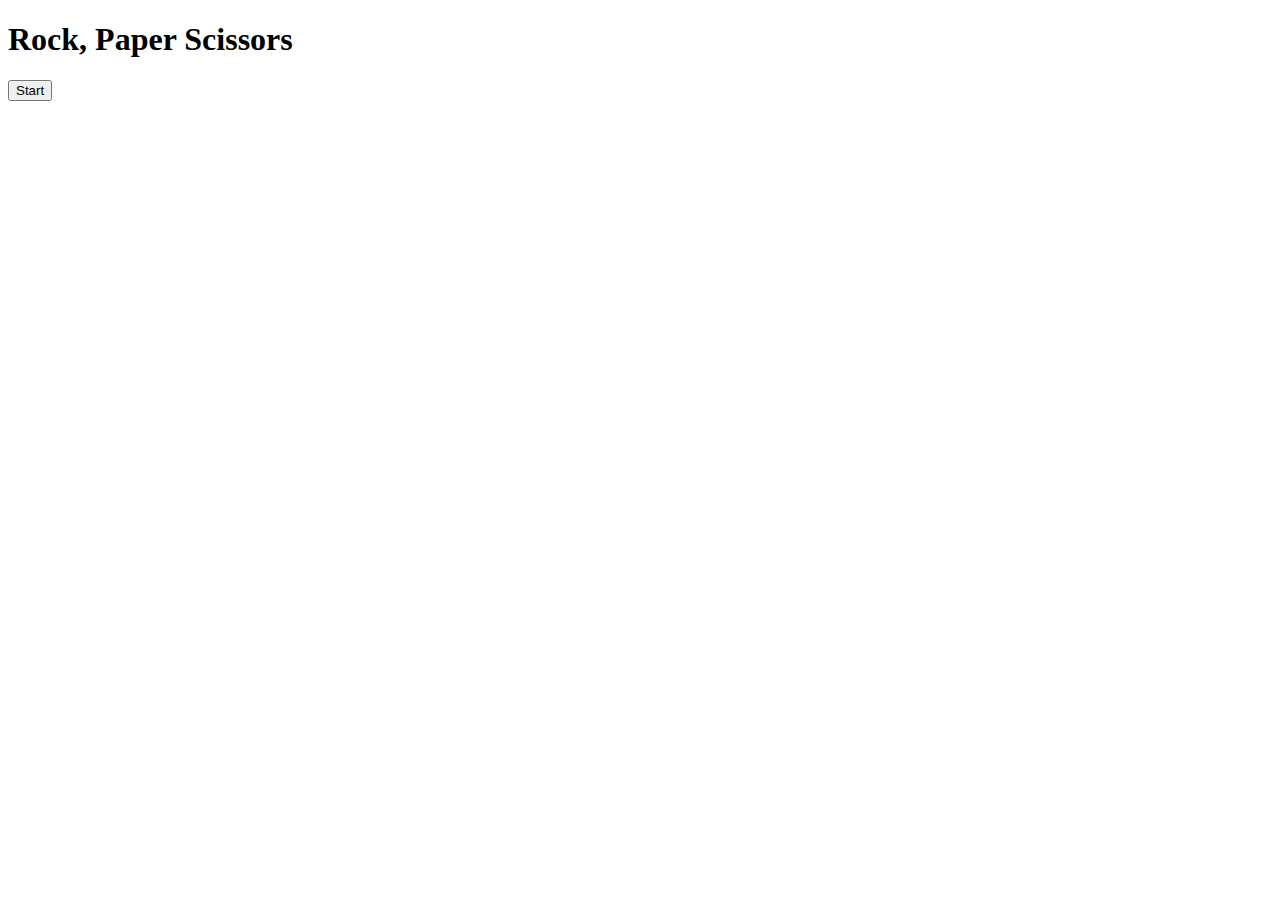
==== index.html @ 08d3d9cf "Organize file structure" ====
<!DOCTYPE html>
<html lang="en">
<head>
    <meta charset="UTF-8">
    <meta name="viewport" content="width=device-width, initial-scale=1.0">
    <meta http-equiv="X-UA-Compatible" content="ie=edge">
    <title>Rock Paper Scissors</title>
    <link rel="stylesheet" href="./style.css">
</head>
<body>
    <h1>Rock, Paper Scissors</h1>
    <button class="start">Start</button>
    <p class="score"></p>
    <main style="display: none;">
        <p class="countdown"></p>
        <div class="stadium">
            <span class="player"></span>
            <span>vs</span>
            <span class="computer"></span>
        </div>

        <div class="options">
            <h2>Choose your champion</h2>
            <div>
                <button class="option rock">👊</button>
                <button class="option paper">✋</button>
                <button class="option scissors">✌️</button>
            </div>
        </div>
    </main>


    <script src="./script.js"></script>
</body>
</html>
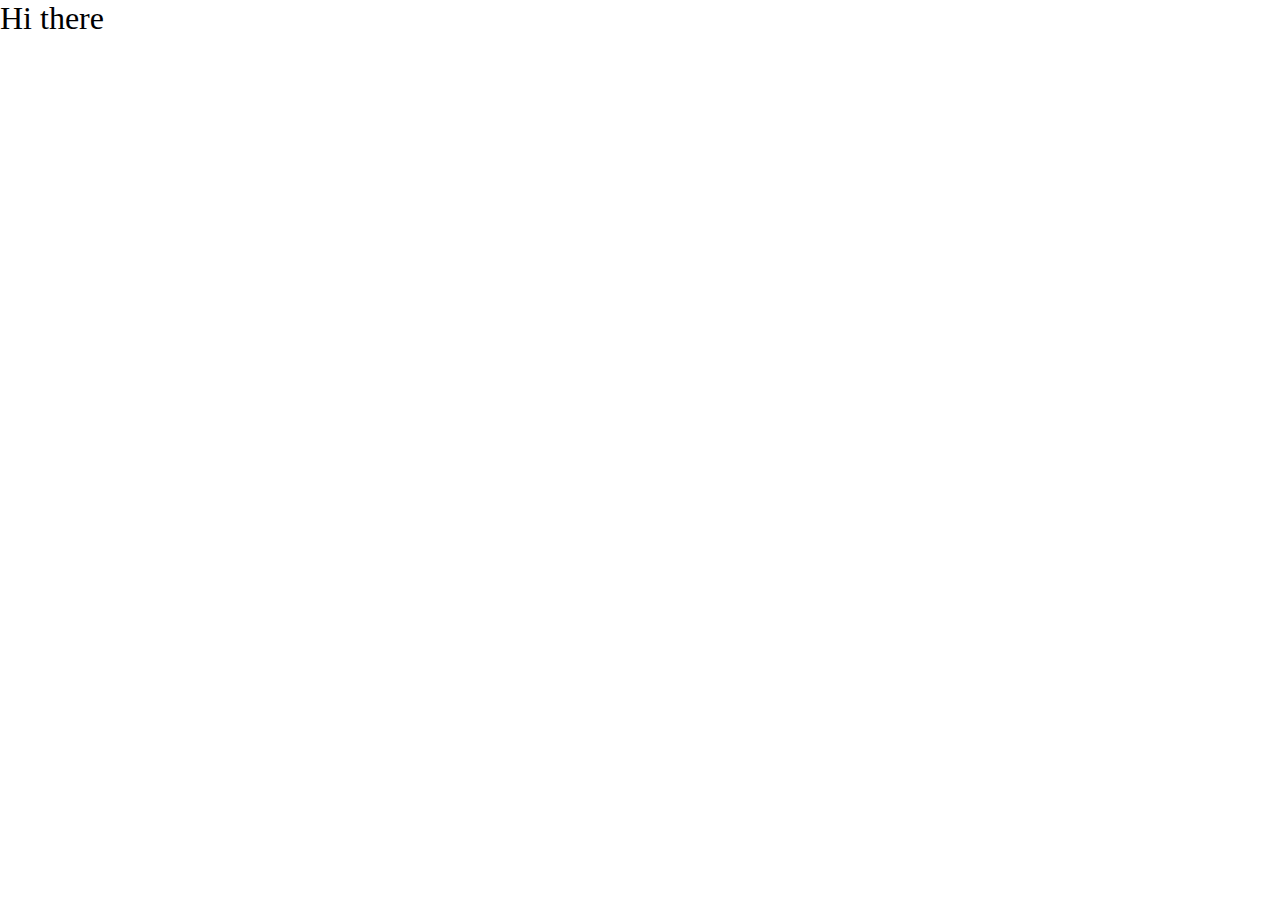
==== commit 59497c1f: "Set up V2 files Is this commit body" ====
--- a/index.html
+++ b/index.html
@@ -1,35 +1,13 @@
-<!DOCTYPE html>
-<html lang="en">
-<head>
-    <meta charset="UTF-8">
-    <meta name="viewport" content="width=device-width, initial-scale=1.0">
-    <meta http-equiv="X-UA-Compatible" content="ie=edge">
-    <title>Rock Paper Scissors</title>
-    <link rel="stylesheet" href="./style.css">
-</head>
-<body>
-    <h1>Rock, Paper Scissors</h1>
-    <button class="start">Start</button>
-    <p class="score"></p>
-    <main style="display: none;">
-        <p class="countdown"></p>
-        <div class="stadium">
-            <span class="player"></span>
-            <span>vs</span>
-            <span class="computer"></span>
-        </div>
-
-        <div class="options">
-            <h2>Choose your champion</h2>
-            <div>
-                <button class="option rock">👊</button>
-                <button class="option paper">✋</button>
-                <button class="option scissors">✌️</button>
-            </div>
-        </div>
-    </main>
-
-
-    <script src="./script.js"></script>
-</body>
+<!DOCTYPE html>
+<html lang="en">
+<head>
+    <meta charset="UTF-8">
+    <meta name="viewport" content="width=device-width, initial-scale=1.0">
+    <title>Rock Paper Scissor</title>
+    <link rel="stylesheet" href="style.css">
+</head>
+<body>
+    <h1>Hi there</h1>
+    <script src="main.js"></script>
+</body>
 </html>--- a/style.css
+++ b/style.css
@@ -0,0 +1,23 @@
+html {
+    box-sizing: border-box;
+    font-size: 16px;
+  }
+  
+  *, *:before, *:after {
+    box-sizing: inherit;
+  }
+  
+  body, h1, h2, h3, h4, h5, h6, p, ol, ul {
+    margin: 0;
+    padding: 0;
+    font-weight: normal;
+  }
+  
+  ol, ul {
+    list-style: none;
+  }
+  
+  img {
+    max-width: 100%;
+    height: auto;
+  }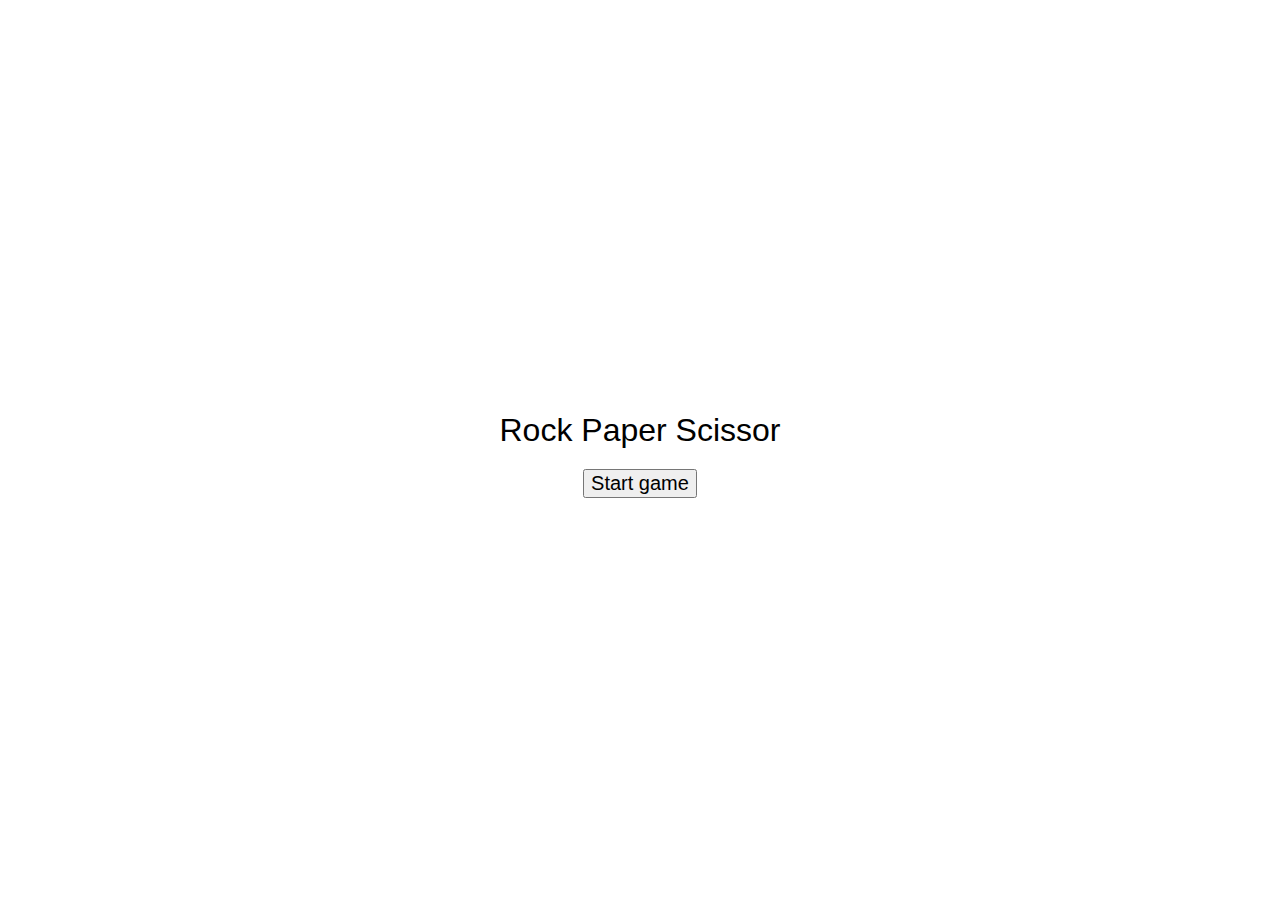
==== commit 5cf34c67: "Add basic UI" ====
--- a/index.html
+++ b/index.html
@@ -7,7 +7,26 @@
     <link rel="stylesheet" href="style.css">
 </head>
 <body>
-    <h1>Hi there</h1>
+    <div id="container">
+        <h1>Rock Paper Scissor</h1>
+        <div id="announcer">
+            <div id="score">
+                <p><span id="player-score">5</span> : <span id="computer-score">1</span></p>
+            </div>
+            <div id="result">
+                <p>Player win!</p>
+            </div>
+        </div>
+        <div id="arena">
+            <p><span id="player-choice">👊</span> VS <span id="computer-choice">✌️</span></p>
+        </div>
+        <div id="deck">
+            <button id="start-btn">Start game</button>
+            <button class="choice-btn" id="rock-btn">👊</button>
+            <button class="choice-btn" id="paper-btn">✋</button>
+            <button class="choice-btn" id="scissor-btn">✌️</button>
+        </div>
+    </div>
     <script src="main.js"></script>
 </body>
 </html>--- a/style.css
+++ b/style.css
@@ -1,23 +1,73 @@
+/* Minimal reset */
+
 html {
     box-sizing: border-box;
     font-size: 16px;
-  }
-  
-  *, *:before, *:after {
+}
+
+*, *:before, *:after {
     box-sizing: inherit;
-  }
-  
-  body, h1, h2, h3, h4, h5, h6, p, ol, ul {
+}
+
+body, h1, h2, h3, h4, h5, h6, p, ol, ul {
     margin: 0;
     padding: 0;
     font-weight: normal;
-  }
-  
-  ol, ul {
+}
+
+ol, ul {
     list-style: none;
-  }
-  
-  img {
+}
+
+img {
     max-width: 100%;
     height: auto;
-  }+}
+
+/* Start here */
+
+body {
+    font-family: -apple-system, BlinkMacSystemFont, 'Segoe UI', Roboto, Oxygen, Ubuntu, Cantarell, 'Open Sans', 'Helvetica Neue', sans-serif;
+}
+
+#container {
+    display: flex;
+    height: 100vh;
+    text-align: center;
+    flex-direction: column;
+    justify-content: center;
+    align-items: center;
+}
+
+h1 {
+    margin: 10px 0 10px;
+}
+
+#announcer {
+    display: none;
+    margin: 10px 0 10px;
+    font-size: 2em;
+}
+
+#result {
+    display: none;
+}
+
+#arena {
+    display: none;
+    margin: 10px 0 10px;
+    font-size: 5em;
+}
+
+#deck {
+    margin-top: 10px;
+}
+
+#start-btn {
+    font-size: 1.25em;
+}
+
+.choice-btn {
+    display: none;
+    font-size: 2em;
+}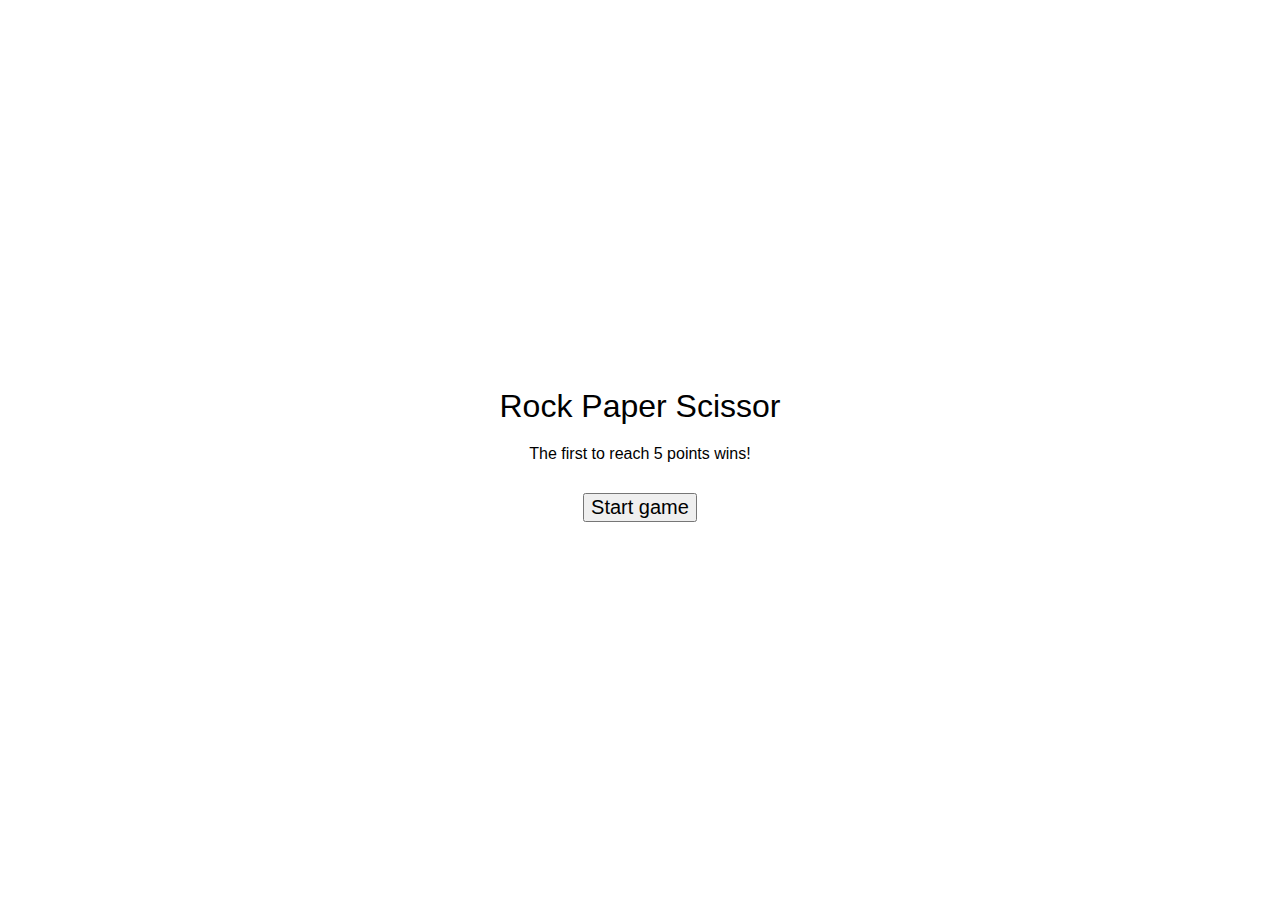
==== commit 0a859496: "Change style to be more coherent" ====
--- a/index.html
+++ b/index.html
@@ -9,16 +9,21 @@
 <body>
     <div id="container">
         <h1>Rock Paper Scissor</h1>
+        <p id="game-rule">The first to reach 5 points wins!</p>
         <div id="announcer">
-            <div id="score">
-                <p><span id="player-score">5</span> : <span id="computer-score">1</span></p>
-            </div>
-            <div id="result">
-                <p>Player win!</p>
-            </div>
+            <p><span id="player-score"></span> : <span id="computer-score"></span></p>
+            <p id="result"></p>
         </div>
         <div id="arena">
-            <p><span id="player-choice">👊</span> VS <span id="computer-choice">✌️</span></p>
+            <div>
+                <p>You</p>
+                <p class="choice" id="player-choice"></p>
+            </div>
+            <p id="vs">VS</p>
+            <div>
+                <p>Computer</p>
+                <p class="choice" id="computer-choice"></p>
+            </div>
         </div>
         <div id="deck">
             <button id="start-btn">Start game</button>
--- a/style.css
+++ b/style.css
@@ -43,6 +43,10 @@
     margin: 10px 0 10px;
 }
 
+#game-rule {
+    margin: 10px 0 20px;
+}
+
 #announcer {
     display: none;
     margin: 10px 0 10px;
@@ -56,6 +60,22 @@
 #arena {
     display: none;
     margin: 10px 0 10px;
+}
+
+.arena-show {
+    display: flex;
+    align-items: center;
+}
+
+#arena div {
+    min-height: 5em + 16px;
+}
+
+#vs {
+    margin: 0 50px 0 50px;
+}
+
+#vs, .choice {
     font-size: 5em;
 }
 
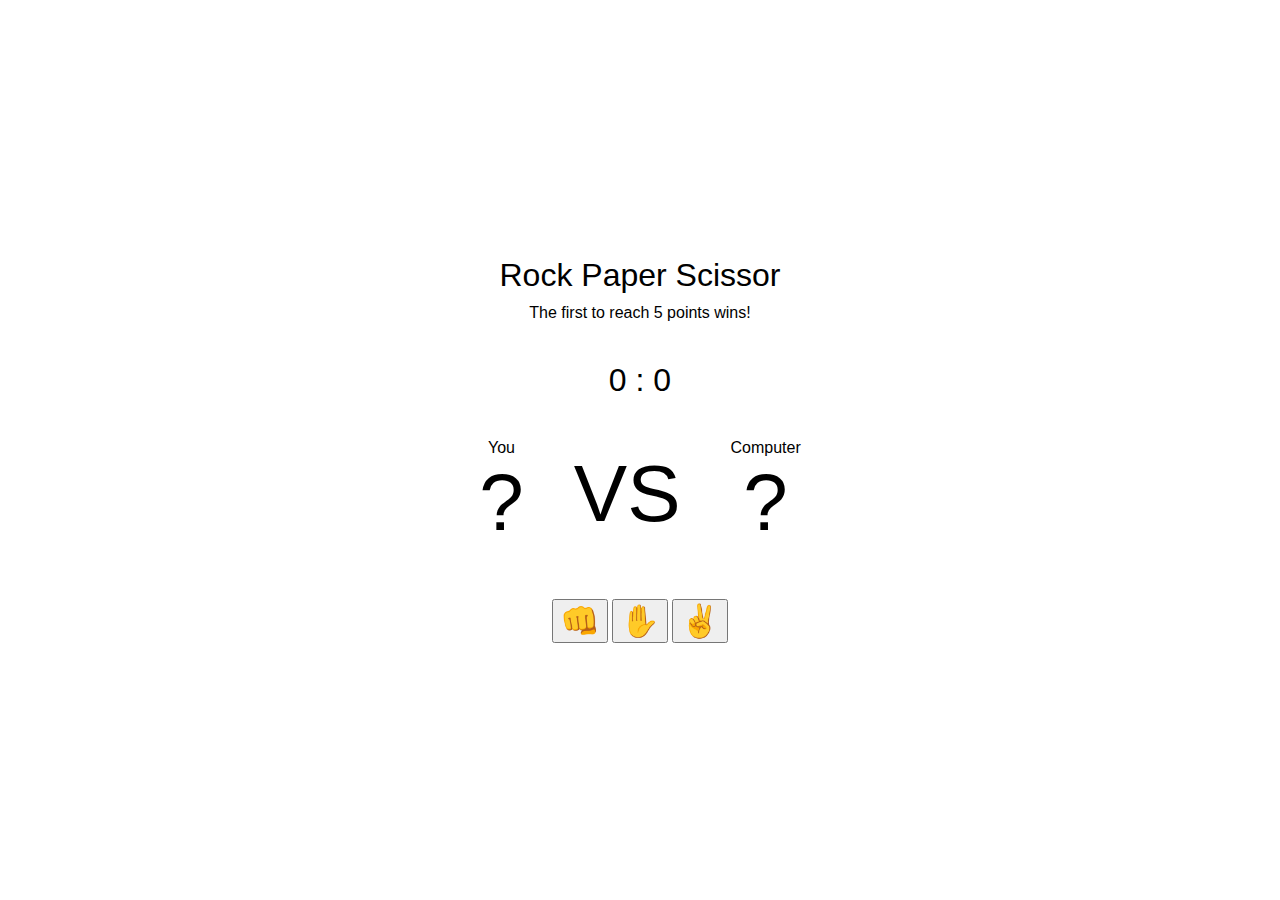
==== commit a3031574: "Replace start button with restart button only" ====
--- a/index.html
+++ b/index.html
@@ -11,22 +11,22 @@
         <h1>Rock Paper Scissor</h1>
         <p id="game-rule">The first to reach 5 points wins!</p>
         <div id="announcer">
-            <p><span id="player-score"></span> : <span id="computer-score"></span></p>
+            <p><span id="player-score">0</span> : <span id="computer-score">0</span></p>
             <p id="result"></p>
         </div>
         <div id="arena">
             <div>
                 <p>You</p>
-                <p class="choice" id="player-choice"></p>
+                <p class="choice" id="player-choice">?</p>
             </div>
             <p id="vs">VS</p>
             <div>
                 <p>Computer</p>
-                <p class="choice" id="computer-choice"></p>
+                <p class="choice" id="computer-choice">?</p>
             </div>
         </div>
         <div id="deck">
-            <button id="start-btn">Start game</button>
+            <button id="restart-btn">Play again</button>
             <button class="choice-btn" id="rock-btn">👊</button>
             <button class="choice-btn" id="paper-btn">✋</button>
             <button class="choice-btn" id="scissor-btn">✌️</button>
--- a/style.css
+++ b/style.css
@@ -40,16 +40,15 @@
 }
 
 h1 {
-    margin: 10px 0 10px;
+    margin-bottom: 10px;
 }
 
 #game-rule {
-    margin: 10px 0 20px;
+    margin-bottom: 40px;
 }
 
 #announcer {
-    display: none;
-    margin: 10px 0 10px;
+    margin-bottom: 40px;
     font-size: 2em;
 }
 
@@ -58,17 +57,13 @@
 }
 
 #arena {
-    display: none;
-    margin: 10px 0 10px;
-}
-
-.arena-show {
     display: flex;
     align-items: center;
+    margin-bottom: 40px;
 }
 
 #arena div {
-    min-height: 5em + 16px;
+    min-height: calc(5em + 16px);
 }
 
 #vs {
@@ -83,11 +78,11 @@
     margin-top: 10px;
 }
 
-#start-btn {
+#restart-btn {
+    display: none;
     font-size: 1.25em;
 }
 
 .choice-btn {
-    display: none;
     font-size: 2em;
 }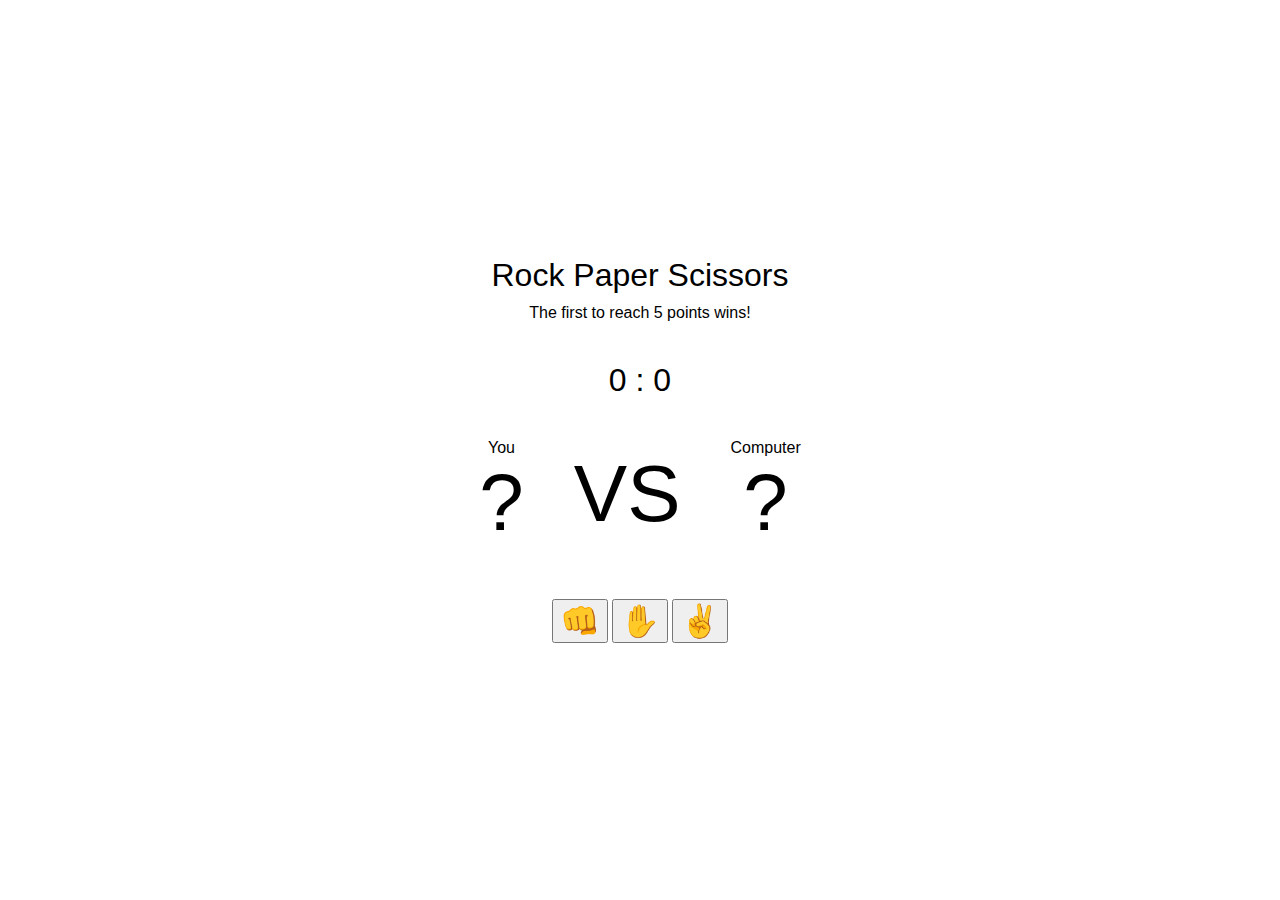
==== commit d67b61f5: "Append 's' to scissor" ====
--- a/index.html
+++ b/index.html
@@ -3,12 +3,12 @@
 <head>
     <meta charset="UTF-8">
     <meta name="viewport" content="width=device-width, initial-scale=1.0">
-    <title>Rock Paper Scissor</title>
+    <title>Rock Paper Scissors</title>
     <link rel="stylesheet" href="style.css">
 </head>
 <body>
     <div id="container">
-        <h1>Rock Paper Scissor</h1>
+        <h1>Rock Paper Scissors</h1>
         <p id="game-rule">The first to reach 5 points wins!</p>
         <div id="announcer">
             <p><span id="player-score">0</span> : <span id="computer-score">0</span></p>
